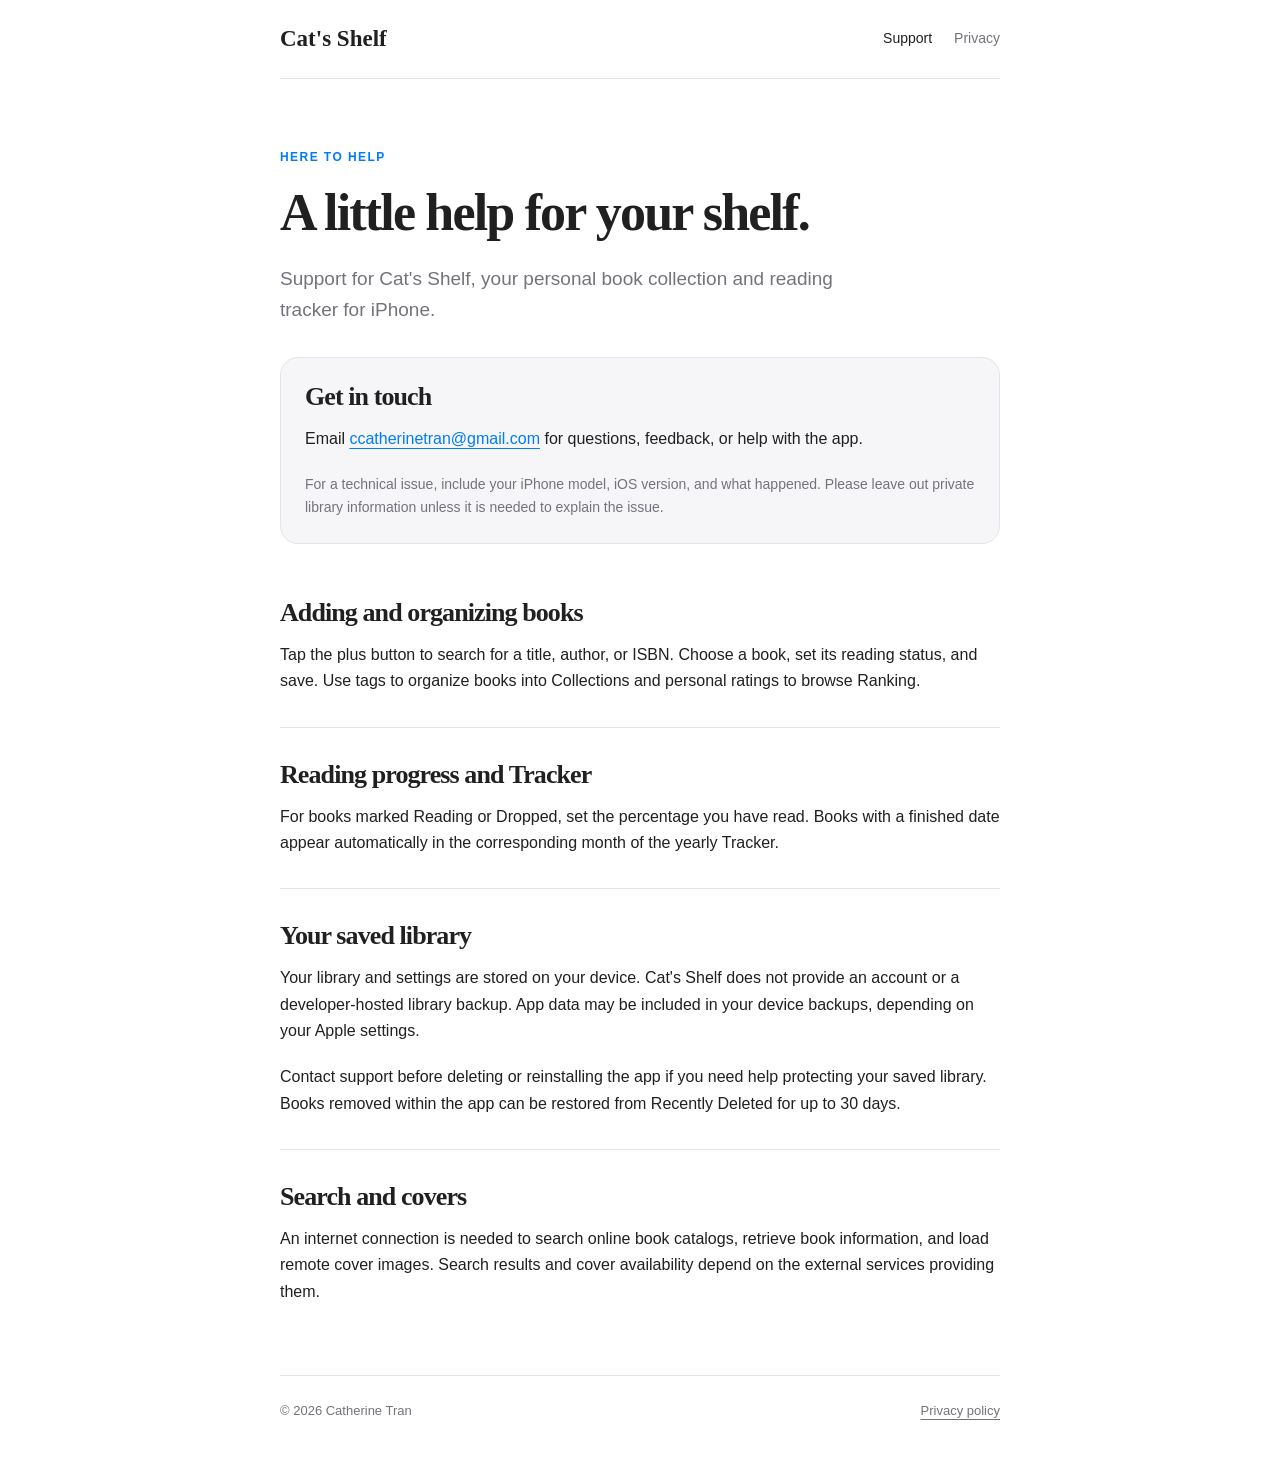
==== index.html @ 162b3123 "Publish Cat’s Shelf support and privacy pages" ====
<!doctype html>
<html lang="en">
<head>
  <meta charset="utf-8">
  <meta name="viewport" content="width=device-width,initial-scale=1">
  <meta name="description" content="Help and privacy information for Cat's Shelf, your personal iPhone reading tracker.">
  <title>Support — Cat's Shelf</title>
  <link rel="stylesheet" href="styles.css">
</head>
<body>
  <div class="wrap">
    <header><a class="brand" href="./">Cat's Shelf</a><nav aria-label="Site navigation"><a href="./" aria-current="page">Support</a><a href="privacy.html">Privacy</a></nav></header>
    <main>
      <span class="eyebrow">Here to help</span>
      <h1>A little help for your shelf.</h1>
      <p class="lead">Support for Cat's Shelf, your personal book collection and reading tracker for iPhone.</p>
      <div class="contact"><h2>Get in touch</h2><p>Email <a href="mailto:ccatherinetran@gmail.com">ccatherinetran@gmail.com</a> for questions, feedback, or help with the app.</p><p class="note">For a technical issue, include your iPhone model, iOS version, and what happened. Please leave out private library information unless it is needed to explain the issue.</p></div>
      <section><h2>Adding and organizing books</h2><p>Tap the plus button to search for a title, author, or ISBN. Choose a book, set its reading status, and save. Use tags to organize books into Collections and personal ratings to browse Ranking.</p></section>
      <section><h2>Reading progress and Tracker</h2><p>For books marked Reading or Dropped, set the percentage you have read. Books with a finished date appear automatically in the corresponding month of the yearly Tracker.</p></section>
      <section><h2>Your saved library</h2><p>Your library and settings are stored on your device. Cat's Shelf does not provide an account or a developer-hosted library backup. App data may be included in your device backups, depending on your Apple settings.</p><p>Contact support before deleting or reinstalling the app if you need help protecting your saved library. Books removed within the app can be restored from Recently Deleted for up to 30 days.</p></section>
      <section><h2>Search and covers</h2><p>An internet connection is needed to search online book catalogs, retrieve book information, and load remote cover images. Search results and cover availability depend on the external services providing them.</p></section>
    </main>
    <footer><span>© 2026 Catherine Tran</span><a href="privacy.html">Privacy policy</a></footer>
  </div>
</body>
</html>
---- styles.css ----
:root { color-scheme: light dark; --paper:#fff; --ink:#202020; --muted:#73737b; --line:#e5e5e9; --accent:#007aff; --soft:#f6f6f8; }
* { box-sizing:border-box; }
body { margin:0; background:var(--paper); color:var(--ink); font:16px/1.65 -apple-system,BlinkMacSystemFont,"Segoe UI",sans-serif; }
a { color:var(--accent); text-underline-offset:4px; }
a:focus-visible { outline:2px solid var(--accent); outline-offset:5px; border-radius:3px; }
.wrap { width:min(720px,calc(100% - 40px)); margin:auto; }
header { display:flex; align-items:center; justify-content:space-between; gap:24px; padding:25px 0; border-bottom:1px solid var(--line); }
.brand { color:var(--ink); font:700 23px/1.2 Georgia,serif; text-decoration:none; }
nav { display:flex; gap:22px; font-size:14px; }
nav a { color:var(--muted); text-decoration:none; }
nav a[aria-current] { color:var(--ink); }
main { padding:64px 0 50px; }
.eyebrow { color:var(--accent); font-size:12px; font-weight:600; letter-spacing:.12em; text-transform:uppercase; }
h1,h2 { font-family:Georgia,serif; line-height:1.15; letter-spacing:-.035em; }
h1 { font-size:clamp(36px,6vw,52px); margin:14px 0 20px; }
h2 { font-size:26px; margin:0 0 14px; }
p { margin:0 0 20px; }
.lead { color:var(--muted); font-size:19px; max-width:580px; }
.contact { margin:32px 0 54px; padding:24px; border:1px solid var(--line); border-radius:18px; background:var(--soft); }
.contact p:last-child { margin-bottom:0; }
.contact a { overflow-wrap:anywhere; }
.note { color:var(--muted); font-size:14px; }
section + section { border-top:1px solid var(--line); margin-top:32px; padding-top:32px; }
.policy h2 { font-size:24px; }
footer { display:flex; justify-content:space-between; flex-wrap:wrap; gap:12px; border-top:1px solid var(--line); padding:24px 0 36px; color:var(--muted); font-size:13px; }
footer a { color:inherit; }
@media(prefers-color-scheme:dark) { :root { --paper:#171719; --ink:#f4f4f5; --muted:#aaaab1; --line:#36363c; --accent:#58a6ff; --soft:#222226; } }
@media(max-width:450px) { header { gap:12px; } nav { gap:15px; } .brand { font-size:21px; } main { padding-top:44px; } .contact { padding:20px; } }
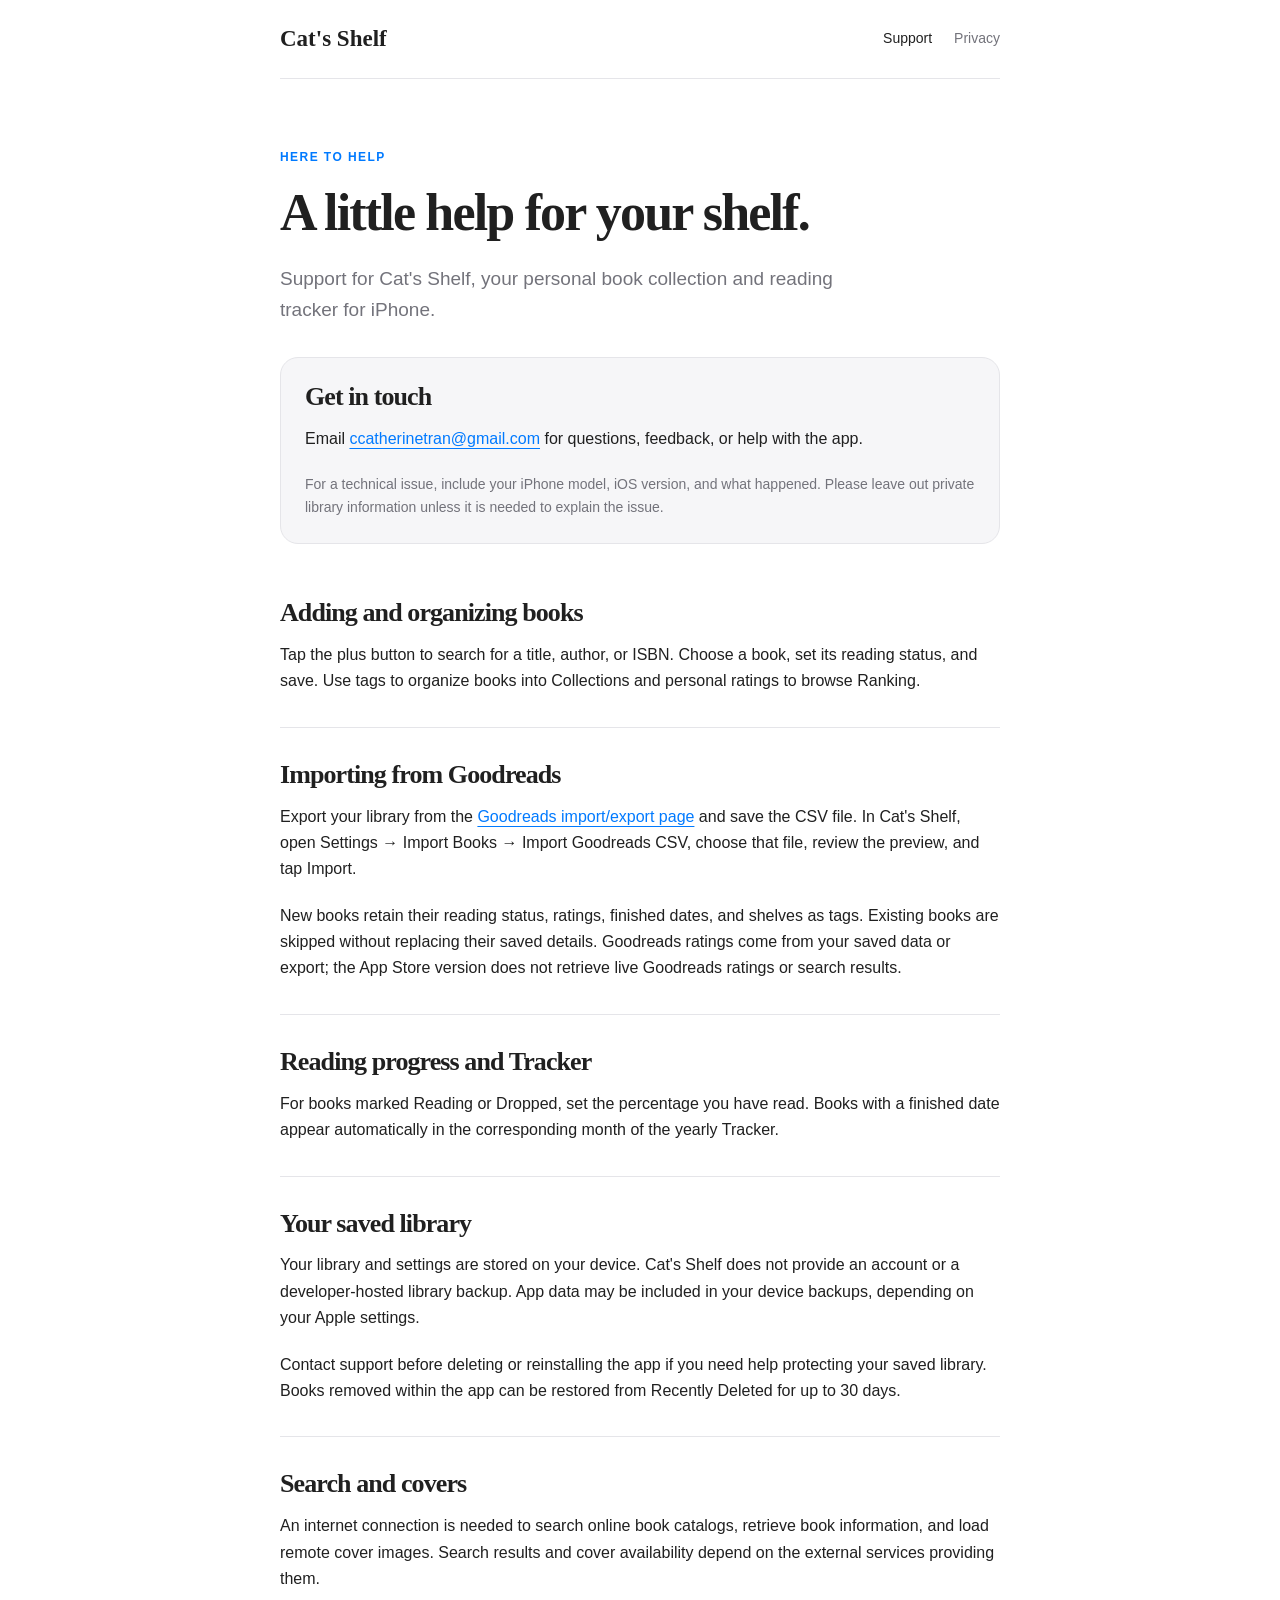
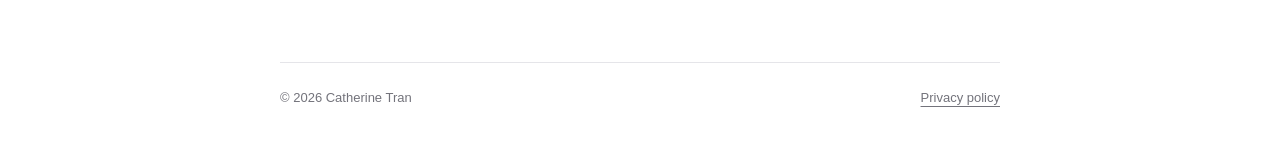
==== commit a7fa715c: "Document local Goodreads imports and saved ratings" ====
--- a/index.html
+++ b/index.html
@@ -16,6 +16,7 @@
       <p class="lead">Support for Cat's Shelf, your personal book collection and reading tracker for iPhone.</p>
       <div class="contact"><h2>Get in touch</h2><p>Email <a href="mailto:ccatherinetran@gmail.com">ccatherinetran@gmail.com</a> for questions, feedback, or help with the app.</p><p class="note">For a technical issue, include your iPhone model, iOS version, and what happened. Please leave out private library information unless it is needed to explain the issue.</p></div>
       <section><h2>Adding and organizing books</h2><p>Tap the plus button to search for a title, author, or ISBN. Choose a book, set its reading status, and save. Use tags to organize books into Collections and personal ratings to browse Ranking.</p></section>
+      <section><h2>Importing from Goodreads</h2><p>Export your library from the <a href="https://www.goodreads.com/review/import">Goodreads import/export page</a> and save the CSV file. In Cat's Shelf, open Settings → Import Books → Import Goodreads CSV, choose that file, review the preview, and tap Import.</p><p>New books retain their reading status, ratings, finished dates, and shelves as tags. Existing books are skipped without replacing their saved details. Goodreads ratings come from your saved data or export; the App Store version does not retrieve live Goodreads ratings or search results.</p></section>
       <section><h2>Reading progress and Tracker</h2><p>For books marked Reading or Dropped, set the percentage you have read. Books with a finished date appear automatically in the corresponding month of the yearly Tracker.</p></section>
       <section><h2>Your saved library</h2><p>Your library and settings are stored on your device. Cat's Shelf does not provide an account or a developer-hosted library backup. App data may be included in your device backups, depending on your Apple settings.</p><p>Contact support before deleting or reinstalling the app if you need help protecting your saved library. Books removed within the app can be restored from Recently Deleted for up to 30 days.</p></section>
       <section><h2>Search and covers</h2><p>An internet connection is needed to search online book catalogs, retrieve book information, and load remote cover images. Search results and cover availability depend on the external services providing them.</p></section>
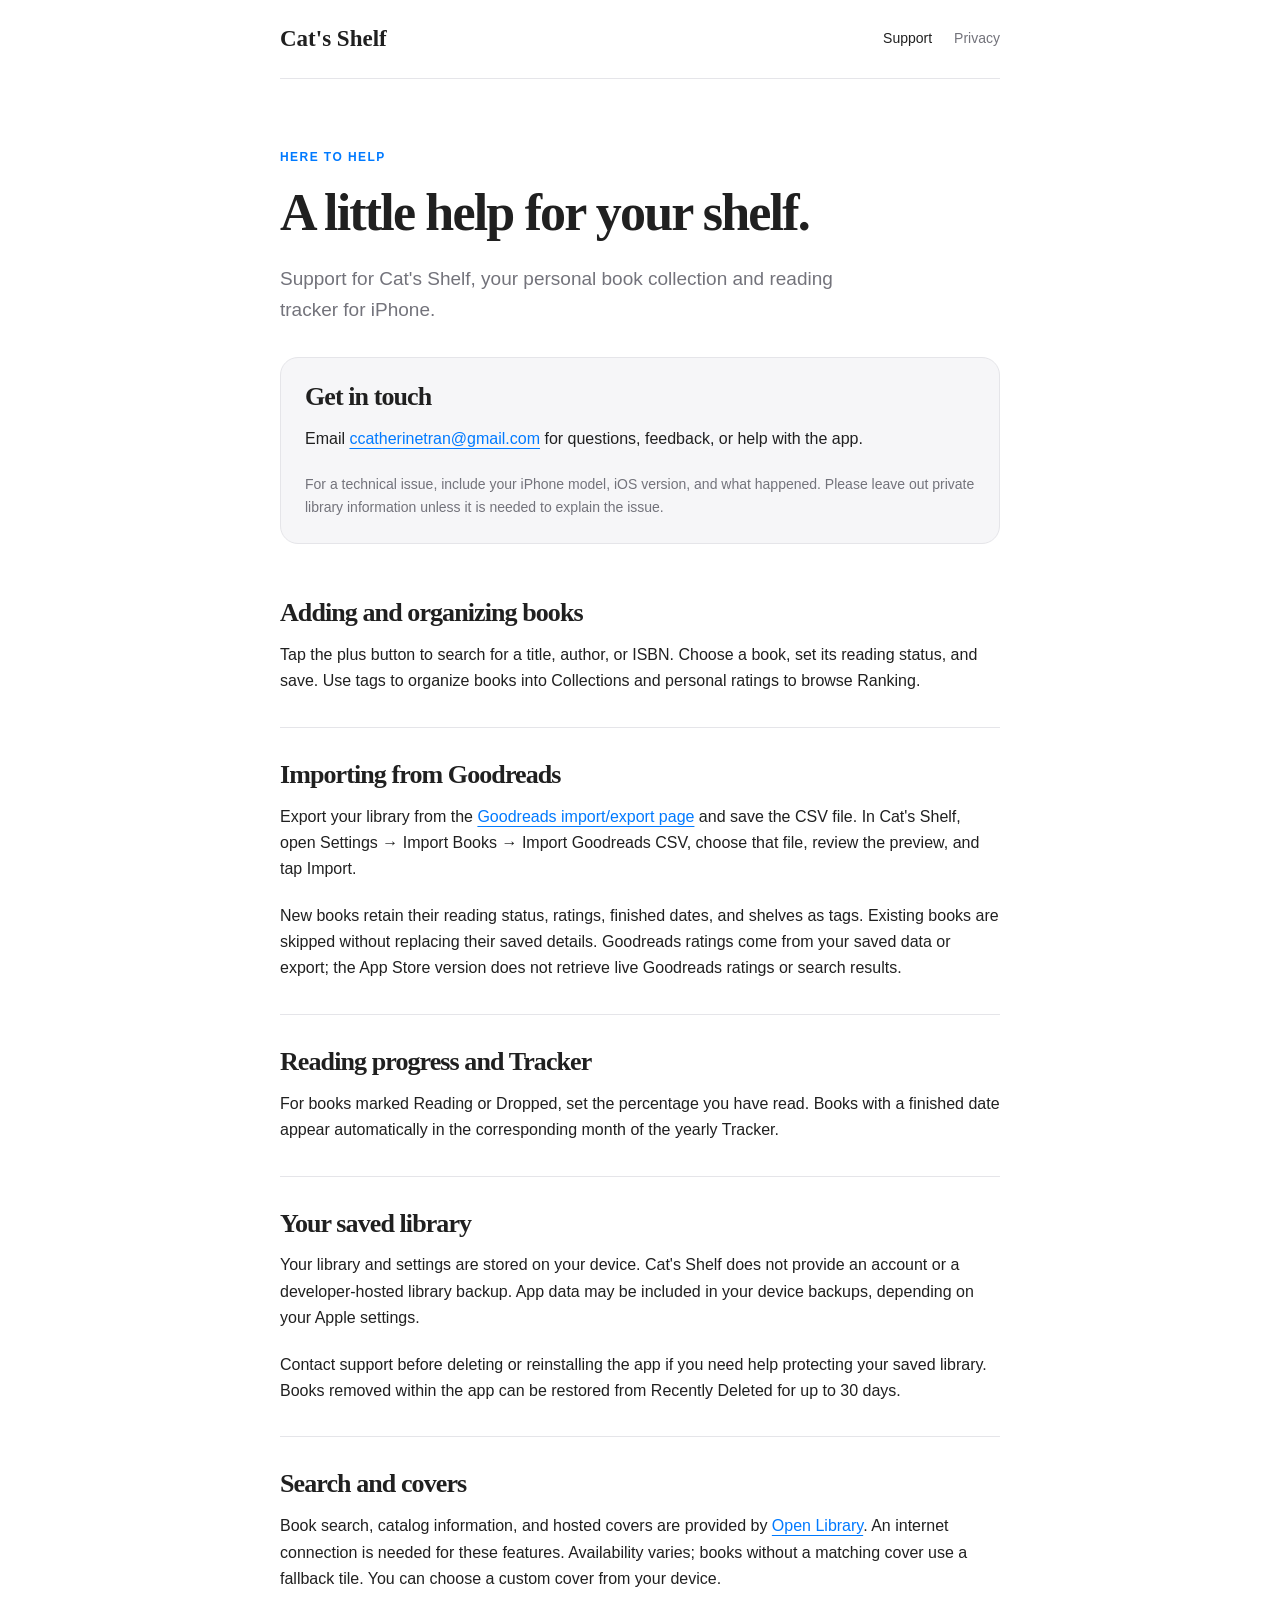
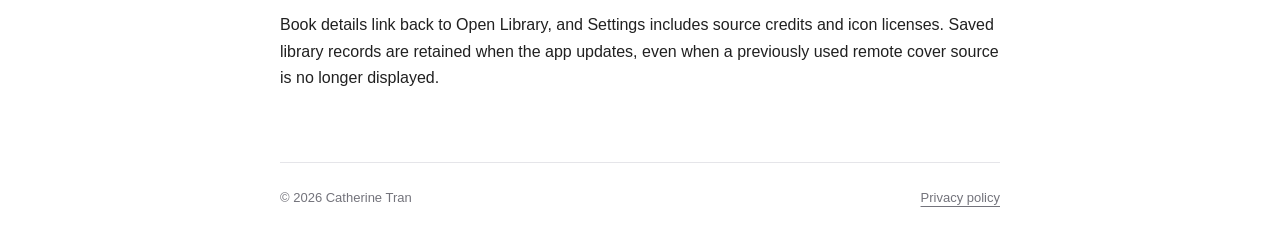
==== commit b104f948: "Document Open Library-only catalog and preserved library data" ====
--- a/index.html
+++ b/index.html
@@ -19,7 +19,7 @@
       <section><h2>Importing from Goodreads</h2><p>Export your library from the <a href="https://www.goodreads.com/review/import">Goodreads import/export page</a> and save the CSV file. In Cat's Shelf, open Settings → Import Books → Import Goodreads CSV, choose that file, review the preview, and tap Import.</p><p>New books retain their reading status, ratings, finished dates, and shelves as tags. Existing books are skipped without replacing their saved details. Goodreads ratings come from your saved data or export; the App Store version does not retrieve live Goodreads ratings or search results.</p></section>
       <section><h2>Reading progress and Tracker</h2><p>For books marked Reading or Dropped, set the percentage you have read. Books with a finished date appear automatically in the corresponding month of the yearly Tracker.</p></section>
       <section><h2>Your saved library</h2><p>Your library and settings are stored on your device. Cat's Shelf does not provide an account or a developer-hosted library backup. App data may be included in your device backups, depending on your Apple settings.</p><p>Contact support before deleting or reinstalling the app if you need help protecting your saved library. Books removed within the app can be restored from Recently Deleted for up to 30 days.</p></section>
-      <section><h2>Search and covers</h2><p>An internet connection is needed to search online book catalogs, retrieve book information, and load remote cover images. Search results and cover availability depend on the external services providing them.</p></section>
+      <section><h2>Search and covers</h2><p>Book search, catalog information, and hosted covers are provided by <a href="https://openlibrary.org">Open Library</a>. An internet connection is needed for these features. Availability varies; books without a matching cover use a fallback tile. You can choose a custom cover from your device.</p><p>Book details link back to Open Library, and Settings includes source credits and icon licenses. Saved library records are retained when the app updates, even when a previously used remote cover source is no longer displayed.</p></section>
     </main>
     <footer><span>© 2026 Catherine Tran</span><a href="privacy.html">Privacy policy</a></footer>
   </div>
